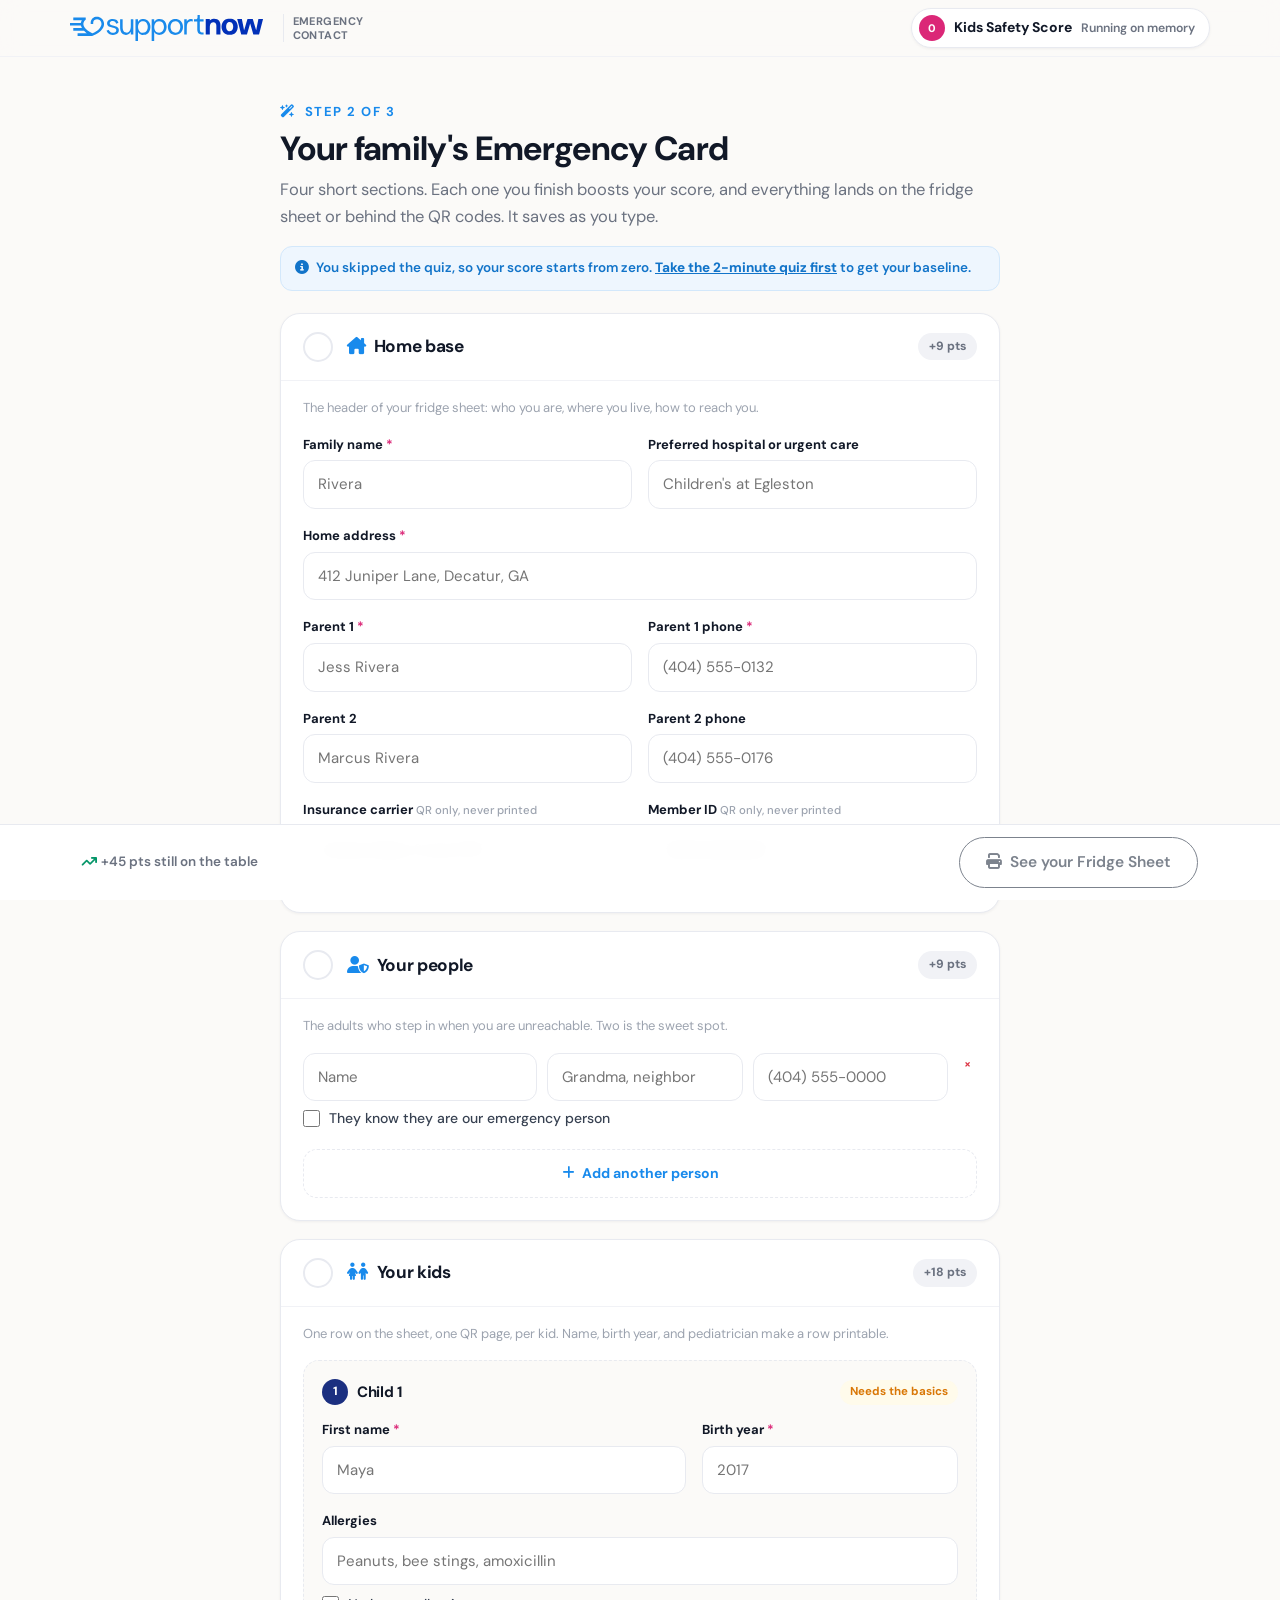
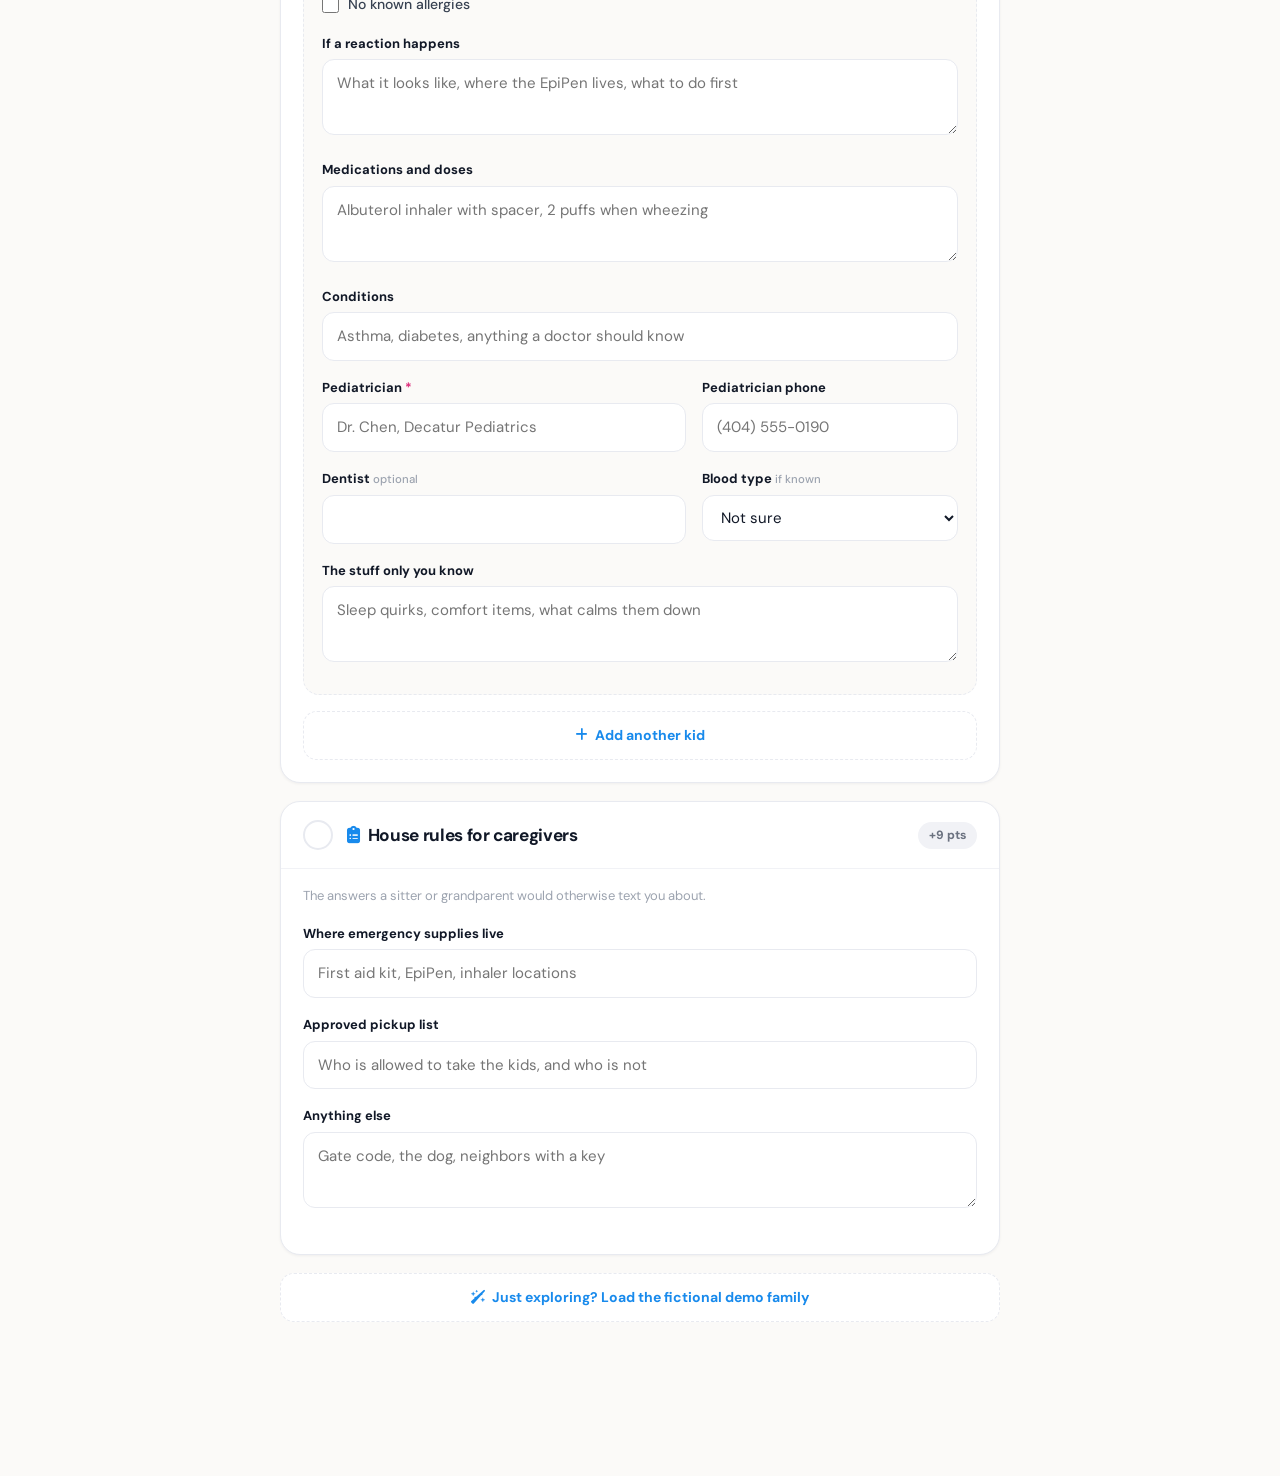
==== builder.html @ cef3e8f0 "Emergency Contact campaign prototype Landing page, Kids Safety Score quiz, Emergency Card builder, p" ====
<!DOCTYPE html>
<html lang="en">
<head>
<meta charset="UTF-8">
<meta name="viewport" content="width=device-width, initial-scale=1.0">
<title>Your Emergency Card | Emergency Contact by SupportNow</title>
<meta name="description" content="A guided Emergency Card for your family. Every section you finish boosts your Kids Safety Score.">

<link href="https://cdn.jsdelivr.net/npm/bootstrap@5.3.3/dist/css/bootstrap.min.css" rel="stylesheet">
<link href="https://cdnjs.cloudflare.com/ajax/libs/font-awesome/6.5.1/css/all.min.css" rel="stylesheet">
<link rel="preconnect" href="https://fonts.googleapis.com">
<link rel="preconnect" href="https://fonts.gstatic.com" crossorigin>
<link href="https://fonts.googleapis.com/css2?family=DM+Sans:opsz,wght@9..40,400;9..40,500;9..40,600;9..40,700;9..40,800&display=swap" rel="stylesheet">
<link href="assets/ec.css" rel="stylesheet">

<style>
.builder-shell{max-width:760px; margin:0 auto; padding:40px 20px 130px}
.builder-head h1{font-size:clamp(1.6rem,3vw,2.1rem)}
.builder-head p{color:var(--secondary)}
.sec{background:#fff; border:1px solid var(--border); border-radius:20px; box-shadow:var(--shadow); margin-bottom:18px; overflow:hidden}
.sec-head{display:flex; align-items:center; gap:14px; padding:18px 22px; border-bottom:1px solid var(--border-light)}
.sec-head .status{
  width:30px; height:30px; border-radius:50%; border:2px solid var(--border); flex-shrink:0;
  display:flex; align-items:center; justify-content:center; color:#fff; font-size:13px; transition:.2s;
}
.sec.done .sec-head .status{background:var(--give); border-color:var(--give)}
.sec-head h2{font-size:1.08rem; margin:0; flex:1}
.sec-head .pts{font-size:12px; font-weight:800; color:var(--secondary); background:var(--border-light); border-radius:50px; padding:4px 11px; white-space:nowrap}
.sec.done .sec-head .pts{background:var(--give-tint); color:var(--give-dark)}
.sec-body{padding:22px}
.sec-hint{font-size:13px; color:var(--muted); margin:-6px 0 16px}
.kid-card{border:1.5px dashed var(--border); border-radius:16px; padding:18px 18px 8px; margin-bottom:16px; background:var(--bg)}
.kid-card-head{display:flex; align-items:center; justify-content:space-between; margin-bottom:14px}
.kid-card-head h3{font-size:15px; margin:0; display:flex; align-items:center; gap:9px}
.kid-num{width:26px; height:26px; border-radius:50%; background:var(--navy); color:#fff; font-size:12px; font-weight:800; display:flex; align-items:center; justify-content:center}
.mini-status{font-size:11.5px; font-weight:700; border-radius:50px; padding:3px 10px}
.mini-status.ok{background:var(--give-tint); color:var(--give-dark)}
.mini-status.todo{background:var(--amber-tint); color:var(--amber)}
.link-danger{font-size:12.5px; color:var(--muted); background:none; border:0; font-weight:600}
.link-danger:hover{color:var(--rose)}
.add-btn{
  width:100%; border:1.5px dashed var(--border); background:#fff; border-radius:14px; padding:12px;
  font-weight:700; font-size:14px; color:var(--brand); transition:.15s;
}
.add-btn:hover{border-color:var(--brand); background:var(--brand-bg)}
.contact-row{display:grid; grid-template-columns:1.2fr 1fr 1fr auto; gap:10px; align-items:start; margin-bottom:10px}
.contact-aware{grid-column:1 / -1; margin:-4px 0 8px}
@media (max-width:640px){ .contact-row{grid-template-columns:1fr} .contact-aware{grid-column:auto} }

.sticky-bar{
  position:fixed; bottom:0; left:0; right:0; z-index:1000;
  background:rgba(255,255,255,.92); backdrop-filter:blur(10px);
  border-top:1px solid var(--border); padding:12px 0;
}
.demo-note{
  background:var(--brand-bg); border:1px solid #d3e8fb; color:var(--brand-dark);
  border-radius:12px; font-size:13.5px; padding:10px 14px; margin-bottom:22px; font-weight:600;
}
.demo-note a{font-weight:800; color:var(--brand-dark); text-decoration:underline}
</style>
</head>
<body>

<div class="nav-wrap">
  <nav class="navbar py-2 container container-narrow">
    <a class="brand-lockup" href="index.html">
      <img src="assets/logo.svg" alt="SupportNow" class="brand-logo">
      <span class="vertical-tag">Emergency<br>Contact</span>
    </a>
    <div class="d-flex align-items-center gap-3">
      <span class="score-chip"><span class="ring" id="chipRing">0</span> Kids Safety Score <small id="chipBand"></small></span>
    </div>
  </nav>
</div>

<div class="builder-shell">
  <div class="builder-head mb-3">
    <span class="eyebrow mb-2"><i class="fa-solid fa-wand-magic-sparkles"></i> Step 2 of 3</span>
    <h1>Your family's Emergency Card</h1>
    <p>Four short sections. Each one you finish boosts your score, and everything lands on the fridge sheet or behind the QR codes. It saves as you type.</p>
  </div>

  <div class="demo-note" id="quizNudge" style="display:none">
    <i class="fa-solid fa-circle-info me-1"></i> You skipped the quiz, so your score starts from zero.
    <a href="quiz.html">Take the 2-minute quiz first</a> to get your baseline.
  </div>

  <div id="sections"></div>

  <button class="add-btn mb-4" id="loadDemo" type="button"><i class="fa-solid fa-wand-sparkles me-1"></i> Just exploring? Load the fictional demo family</button>
</div>

<div class="sticky-bar">
  <div class="container container-narrow d-flex align-items-center justify-content-between gap-3">
    <div style="font-size:13.5px; color:var(--secondary); font-weight:600" id="boostText"></div>
    <a class="btn btn-give" id="sheetBtn" href="sheet.html"><i class="fa-solid fa-print me-2"></i>See your Fridge Sheet</a>
  </div>
</div>

<script src="assets/qrcode.min.js"></script>
<script src="assets/ec.js"></script>
<script>
let state = EC.load();
if (!state.kids.length) {
  const n = state.quiz.kidsCount || 1;
  for (let i = 0; i < n; i++) state.kids.push(EC.blankKid());
}
if (!state.contacts.length) state.contacts.push({ name: '', rel: '', phone: '', aware: false });

function esc(s) { const d = document.createElement('div'); d.textContent = s == null ? '' : s; return d.innerHTML; }
function attr(s) { return esc(s).replace(/"/g, '&quot;'); }

const BLOOD = ['', 'O+', 'O-', 'A+', 'A-', 'B+', 'B-', 'AB+', 'AB-', 'Unknown'];

function input(path, label, value, opts) {
  opts = opts || {};
  return '<div class="field ' + (opts.cls || '') + '"><label class="ec-label">' + label +
    (opts.req ? ' <span style="color:var(--rose)">*</span>' : '') +
    (opts.small ? ' <small>' + opts.small + '</small>' : '') + '</label>' +
    (opts.textarea
      ? '<textarea class="ec-textarea" data-path="' + path + '" placeholder="' + attr(opts.ph || '') + '">' + esc(value) + '</textarea>'
      : '<input class="ec-input" type="' + (opts.type || 'text') + '" data-path="' + path + '" value="' + attr(value) + '" placeholder="' + attr(opts.ph || '') + '"' + (opts.extra || '') + '>') +
    '</div>';
}

function kidCard(k, i) {
  return '<div class="kid-card" data-kidcard="' + i + '">' +
    '<div class="kid-card-head">' +
      '<h3><span class="kid-num">' + (i + 1) + '</span> ' + (k.name ? esc(k.name) : 'Child ' + (i + 1)) + '</h3>' +
      '<div class="d-flex align-items-center gap-2">' +
        '<span class="mini-status ' + (EC.kidDone(k) ? 'ok">Row ready' : 'todo">Needs the basics') + '</span>' +
        (state.kids.length > 1 ? '<button class="link-danger" data-removekid="' + i + '">Remove</button>' : '') +
      '</div>' +
    '</div>' +
    '<div class="row gx-3">' +
      '<div class="col-sm-7">' + input('kids.' + i + '.name', 'First name', k.name, { req: 1, ph: 'Maya' }) + '</div>' +
      '<div class="col-sm-5">' + input('kids.' + i + '.born', 'Birth year', k.born, { req: 1, type: 'number', ph: '2017', extra: ' min="2002" max="2026"' }) + '</div>' +
      '<div class="col-12">' + input('kids.' + i + '.allergies', 'Allergies', k.allergies, { ph: 'Peanuts, bee stings, amoxicillin' }) +
        '<label class="ec-check" style="margin:-8px 0 16px"><input type="checkbox" data-path="kids.' + i + '.noAllergies"' + (k.noAllergies ? ' checked' : '') + '> No known allergies</label></div>' +
      '<div class="col-12">' + input('kids.' + i + '.reactions', 'If a reaction happens', k.reactions, { textarea: 1, ph: 'What it looks like, where the EpiPen lives, what to do first' }) + '</div>' +
      '<div class="col-12">' + input('kids.' + i + '.meds', 'Medications and doses', k.meds, { textarea: 1, ph: 'Albuterol inhaler with spacer, 2 puffs when wheezing' }) + '</div>' +
      '<div class="col-12">' + input('kids.' + i + '.conditions', 'Conditions', k.conditions, { ph: 'Asthma, diabetes, anything a doctor should know' }) + '</div>' +
      '<div class="col-sm-7">' + input('kids.' + i + '.doctor', 'Pediatrician', k.doctor, { req: 1, ph: 'Dr. Chen, Decatur Pediatrics' }) + '</div>' +
      '<div class="col-sm-5">' + input('kids.' + i + '.doctorPhone', 'Pediatrician phone', k.doctorPhone, { type: 'tel', ph: '(404) 555-0190' }) + '</div>' +
      '<div class="col-sm-7">' + input('kids.' + i + '.dentist', 'Dentist', k.dentist, { small: 'optional', ph: '' }) + '</div>' +
      '<div class="col-sm-5"><div class="field"><label class="ec-label">Blood type <small>if known</small></label>' +
        '<select class="ec-select" data-path="kids.' + i + '.blood">' +
        BLOOD.map(function (b) { return '<option value="' + b + '"' + (k.blood === b ? ' selected' : '') + '>' + (b || 'Not sure') + '</option>'; }).join('') +
        '</select></div></div>' +
      '<div class="col-12">' + input('kids.' + i + '.notes', 'The stuff only you know', k.notes, { textarea: 1, ph: 'Sleep quirks, comfort items, what calms them down' }) + '</div>' +
    '</div>' +
  '</div>';
}

function contactRow(c, i) {
  return '<div class="contact-row">' +
    '<div><input class="ec-input" data-path="contacts.' + i + '.name" value="' + attr(c.name) + '" placeholder="Name"></div>' +
    '<div><input class="ec-input" data-path="contacts.' + i + '.rel" value="' + attr(c.rel) + '" placeholder="Grandma, neighbor"></div>' +
    '<div><input class="ec-input" type="tel" data-path="contacts.' + i + '.phone" value="' + attr(c.phone) + '" placeholder="(404) 555-0000"></div>' +
    '<button class="link-danger" data-removecontact="' + i + '" title="Remove">&times;</button>' +
    '<label class="ec-check contact-aware"><input type="checkbox" data-path="contacts.' + i + '.aware"' + (c.aware ? ' checked' : '') + '> They know they are our emergency person</label>' +
  '</div>';
}

function section(id, icon, title, pts, done, hint, bodyHtml) {
  return '<div class="sec' + (done ? ' done' : '') + '" data-sec="' + id + '">' +
    '<div class="sec-head">' +
      '<span class="status">' + (done ? '<i class="fa-solid fa-check"></i>' : '') + '</span>' +
      '<h2><i class="' + icon + ' me-2" style="color:var(--brand)"></i>' + title + '</h2>' +
      '<span class="pts">+' + pts + ' pts</span>' +
    '</div>' +
    '<div class="sec-body">' + (hint ? '<div class="sec-hint">' + hint + '</div>' : '') + bodyHtml + '</div>' +
  '</div>';
}

function render() {
  const f = state.family, c = state.care;
  document.getElementById('sections').innerHTML =
    section('family', 'fa-solid fa-house-chimney', 'Home base', EC.SECTION_POINTS.family, EC.familyDone(state),
      'The header of your fridge sheet: who you are, where you live, how to reach you.',
      '<div class="row gx-3">' +
        '<div class="col-sm-6">' + input('family.familyName', 'Family name', f.familyName, { req: 1, ph: 'Rivera' }) + '</div>' +
        '<div class="col-sm-6">' + input('family.hospital', 'Preferred hospital or urgent care', f.hospital, { ph: 'Children\'s at Egleston' }) + '</div>' +
        '<div class="col-12">' + input('family.address', 'Home address', f.address, { req: 1, ph: '412 Juniper Lane, Decatur, GA' }) + '</div>' +
        '<div class="col-sm-6">' + input('family.p1name', 'Parent 1', f.p1name, { req: 1, ph: 'Jess Rivera' }) + '</div>' +
        '<div class="col-sm-6">' + input('family.p1phone', 'Parent 1 phone', f.p1phone, { req: 1, type: 'tel', ph: '(404) 555-0132' }) + '</div>' +
        '<div class="col-sm-6">' + input('family.p2name', 'Parent 2', f.p2name, { ph: 'Marcus Rivera' }) + '</div>' +
        '<div class="col-sm-6">' + input('family.p2phone', 'Parent 2 phone', f.p2phone, { type: 'tel', ph: '(404) 555-0176' }) + '</div>' +
        '<div class="col-sm-6">' + input('family.insProvider', 'Insurance carrier', f.insProvider, { small: 'QR only, never printed', ph: 'Anthem Blue Cross PPO' }) + '</div>' +
        '<div class="col-sm-6">' + input('family.insId', 'Member ID', f.insId, { small: 'QR only, never printed', ph: 'ZGP123456789' }) + '</div>' +
      '</div>') +

    section('contacts', 'fa-solid fa-user-shield', 'Your people', EC.SECTION_POINTS.contacts, EC.contactsDone(state),
      'The adults who step in when you are unreachable. Two is the sweet spot.',
      state.contacts.map(contactRow).join('') +
      '<button class="add-btn" data-addcontact><i class="fa-solid fa-plus me-1"></i> Add another person</button>') +

    section('kids', 'fa-solid fa-children', 'Your kids', EC.SECTION_POINTS.kids, state.kids.length > 0 && state.kids.every(EC.kidDone),
      'One row on the sheet, one QR page, per kid. Name, birth year, and pediatrician make a row printable.',
      state.kids.map(kidCard).join('') +
      '<button class="add-btn" data-addkid><i class="fa-solid fa-plus me-1"></i> Add another kid</button>') +

    section('care', 'fa-solid fa-clipboard-list', 'House rules for caregivers', EC.SECTION_POINTS.care, EC.careDone(state),
      'The answers a sitter or grandparent would otherwise text you about.',
      '<div class="row gx-3">' +
        '<div class="col-12">' + input('care.firstAid', 'Where emergency supplies live', c.firstAid, { ph: 'First aid kit, EpiPen, inhaler locations' }) + '</div>' +
        '<div class="col-12">' + input('care.pickup', 'Approved pickup list', c.pickup, { ph: 'Who is allowed to take the kids, and who is not' }) + '</div>' +
        '<div class="col-12">' + input('care.notes', 'Anything else', c.notes, { textarea: 1, ph: 'Gate code, the dog, neighbors with a key' }) + '</div>' +
      '</div>');
  updateBadges();
}

function updateBadges() {
  const score = EC.score(state);
  const band = EC.band(score);
  document.getElementById('chipRing').textContent = score;
  document.getElementById('chipRing').style.background = band.color;
  document.getElementById('chipBand').textContent = band.label;
  const remaining = 45 - EC.earned(state);
  document.getElementById('boostText').innerHTML = remaining > 0
    ? '<i class="fa-solid fa-arrow-trend-up me-1" style="color:var(--give)"></i>+' + remaining + ' pts still on the table'
    : '<i class="fa-solid fa-circle-check me-1" style="color:var(--give)"></i>Card complete. Go print it.';
  const anyKid = state.kids.some(function (k) { return k.name; });
  const btn = document.getElementById('sheetBtn');
  btn.classList.toggle('disabled', !anyKid);
  document.getElementById('quizNudge').style.display = state.quiz.completedAt ? 'none' : '';

  ['family', 'contacts', 'kids', 'care'].forEach(function (id) {
    const done = id === 'family' ? EC.familyDone(state)
      : id === 'contacts' ? EC.contactsDone(state)
      : id === 'kids' ? (state.kids.length > 0 && state.kids.every(EC.kidDone))
      : EC.careDone(state);
    const sec = document.querySelector('[data-sec="' + id + '"]');
    sec.classList.toggle('done', done);
    sec.querySelector('.status').innerHTML = done ? '<i class="fa-solid fa-check"></i>' : '';
  });
}

let saveTimer;
function setPath(path, value) {
  const parts = path.split('.');
  let obj = state;
  for (let i = 0; i < parts.length - 1; i++) obj = obj[parts[i]];
  obj[parts[parts.length - 1]] = value;
  state.demoSeed = false;
  clearTimeout(saveTimer);
  saveTimer = setTimeout(function () { EC.save(state); }, 300);
  updateBadges();
}

document.getElementById('sections').addEventListener('input', function (e) {
  const path = e.target.dataset.path;
  if (!path) return;
  setPath(path, e.target.type === 'checkbox' ? e.target.checked : e.target.value);
});

document.getElementById('sections').addEventListener('click', function (e) {
  const addKid = e.target.closest('[data-addkid]');
  const addContact = e.target.closest('[data-addcontact]');
  const rmKid = e.target.closest('[data-removekid]');
  const rmContact = e.target.closest('[data-removecontact]');
  if (addKid) { state.kids.push(EC.blankKid()); EC.save(state); render(); }
  if (addContact) { state.contacts.push({ name: '', rel: '', phone: '', aware: false }); EC.save(state); render(); }
  if (rmKid) { state.kids.splice(parseInt(rmKid.dataset.removekid, 10), 1); EC.save(state); render(); }
  if (rmContact) { state.contacts.splice(parseInt(rmContact.dataset.removecontact, 10), 1); EC.save(state); render(); }
});

document.getElementById('loadDemo').addEventListener('click', function () {
  state = EC.seedDemo();
  render();
  window.scrollTo({ top: 0, behavior: 'smooth' });
});

render();
</script>
</body>
</html>
---- assets/ec.css ----
/* Emergency Contact by SupportNow — shared styles
   Brand tokens borrowed from supportnow-2.0/styleguide.html (same set the van prototype uses) */

:root{
  --brand:#188aec; --brand-dark:#1274c9; --brand-light:#4da6f0;
  --brand-bg:#eef6fe; --navy:#1b2f80;
  --give:#059669; --give-dark:#047857; --give-tint:#ecfdf5;
  --amber:#d97706; --amber-tint:#fffbeb;
  --rose:#db2777; --rose-tint:#fdf2f8;

  --ink:#111827; --body:#374151; --secondary:#6b7280; --muted:#9ca3af;
  --border:#e8eaf0; --border-light:#f1f2f6;
  --bg:#fbfaf8; --card:#ffffff;

  --warm-1:#fff6ef; --warm-2:#fdf1f4; --warm-3:#eef6fe;
  --shadow:0 1px 3px rgba(17,24,39,.05);
  --shadow-md:0 12px 32px -12px rgba(27,47,128,.18);
  --shadow-lg:0 24px 60px -20px rgba(27,47,128,.28);
}

*{box-sizing:border-box}
html{scroll-behavior:smooth}
body{
  font-family:'DM Sans',system-ui,-apple-system,Segoe UI,Roboto,sans-serif;
  color:var(--body); background:var(--bg);
  font-size:16.5px; line-height:1.65; -webkit-font-smoothing:antialiased;
}
h1,h2,h3,h4,.display{color:var(--ink); font-weight:700; letter-spacing:-.02em; line-height:1.12}
a{text-decoration:none}
.container-narrow{max-width:1140px}
.text-balance{text-wrap:balance}

.eyebrow{
  font-size:13px; font-weight:700; text-transform:uppercase; letter-spacing:.12em;
  color:var(--brand); display:inline-flex; align-items:center; gap:8px;
}
.eyebrow.give{color:var(--give-dark)}
.eyebrow.amber{color:var(--amber)}
.eyebrow.rose{color:var(--rose)}

/* Nav */
.nav-wrap{
  position:sticky; top:0; z-index:1000; background:rgba(251,250,248,.85);
  backdrop-filter:saturate(180%) blur(12px); border-bottom:1px solid var(--border-light);
}
.brand-lockup{display:flex; align-items:center; gap:11px}
.brand-logo{height:26px; width:auto; display:block; flex-shrink:0}
.footer .brand-logo{height:24px}
.vertical-tag{
  font-size:11px; font-weight:700; letter-spacing:.04em; text-transform:uppercase;
  color:var(--secondary); border-left:1px solid var(--border); margin-left:9px;
  padding-left:9px; line-height:1.3;
}
.nav-link-x{color:var(--body); font-weight:600; font-size:14px; padding:7px 9px; border-radius:8px; white-space:nowrap}
.nav-link-x:hover{color:var(--brand); background:var(--brand-bg)}

/* Buttons */
.btn{font-weight:600; border-radius:50px; padding:13px 26px; font-size:15.5px; transition:.18s; border:1.5px solid transparent; white-space:nowrap}
.btn-lg-x{padding:16px 32px; font-size:16.5px}
.btn-sm-x{padding:8px 16px; font-size:13.5px}
.btn-brand{background:var(--brand); color:#fff}
.btn-brand:hover{background:var(--brand-dark); color:#fff; transform:translateY(-1px); box-shadow:0 10px 24px -10px rgba(24,138,236,.6)}
.btn-give{background:var(--give); color:#fff}
.btn-give:hover{background:var(--give-dark); color:#fff; transform:translateY(-1px)}
.btn-ghost{background:#fff; color:var(--ink); border-color:var(--border)}
.btn-ghost:hover{border-color:var(--brand); color:var(--brand)}
.btn-white{background:#fff; color:var(--navy)}
.btn-white:hover{background:#fff; color:var(--brand); transform:translateY(-1px)}

.pill-badge{
  display:inline-flex; align-items:center; gap:9px; background:#fff; border:1px solid var(--border);
  border-radius:50px; padding:7px 16px 7px 8px; font-size:13.5px; font-weight:600; color:var(--secondary);
  box-shadow:var(--shadow);
}
.pill-badge .dot{width:9px; height:9px; border-radius:50%; background:var(--give); box-shadow:0 0 0 4px var(--give-tint)}

/* Sections */
.section{padding:76px 0}
.section-tight{padding:56px 0}
.section-head{max-width:720px; margin:0 auto 44px; text-align:center}
.section-head h2{font-size:clamp(1.7rem,3vw,2.35rem); margin-bottom:12px}
.section-head p{color:var(--secondary); font-size:1.05rem}

.card-x{
  background:var(--card); border:1px solid var(--border); border-radius:18px;
  padding:26px 24px; height:100%; box-shadow:var(--shadow); transition:.18s;
}
.card-x:hover{box-shadow:var(--shadow-md); transform:translateY(-2px)}
.icon-tile{
  width:46px; height:46px; border-radius:13px; display:flex; align-items:center; justify-content:center;
  font-size:19px; margin-bottom:16px; background:var(--brand-bg); color:var(--brand);
}
.icon-tile.give{background:var(--give-tint); color:var(--give)}
.icon-tile.amber{background:var(--amber-tint); color:var(--amber)}
.icon-tile.rose{background:var(--rose-tint); color:var(--rose)}
.card-x h3{font-size:1.06rem; margin-bottom:6px}
.card-x p{font-size:14.5px; color:var(--secondary); margin:0}

/* Score bands + dial */
.band-chip{
  display:inline-flex; align-items:center; gap:7px; border-radius:50px; padding:5px 14px;
  font-size:13px; font-weight:700; border:1px solid var(--border); background:#fff; color:var(--ink);
}
.band-chip .swatch{width:10px; height:10px; border-radius:3px; flex-shrink:0}
.band-rose .swatch{background:var(--rose)} .band-amber .swatch{background:var(--amber)}
.band-brand .swatch{background:var(--brand)} .band-give .swatch{background:var(--give)}

.score-dial{position:relative; width:190px; height:190px; margin:0 auto}
.score-dial svg{transform:rotate(-90deg)}
.score-dial .track{fill:none; stroke:var(--border-light); stroke-width:14}
.score-dial .fill{fill:none; stroke-width:14; stroke-linecap:round; transition:stroke-dashoffset .9s cubic-bezier(.22,1,.36,1)}
.score-dial .num{
  position:absolute; inset:0; display:flex; flex-direction:column; align-items:center; justify-content:center;
}
.score-dial .num b{font-size:52px; line-height:1; color:var(--ink); letter-spacing:-.03em}
.score-dial .num span{font-size:13px; color:var(--secondary); font-weight:600; margin-top:4px}

/* Forms */
.ec-label{font-size:13px; font-weight:700; color:var(--ink); margin-bottom:5px; display:block}
.ec-label small{font-weight:500; color:var(--muted)}
.ec-input, .ec-select, .ec-textarea{
  width:100%; border:1.5px solid var(--border); border-radius:12px; padding:11px 14px;
  font-size:15px; color:var(--ink); background:#fff; outline:none; transition:.15s;
  font-family:inherit;
}
.ec-input:focus, .ec-select:focus, .ec-textarea:focus{border-color:var(--brand); box-shadow:0 0 0 4px var(--brand-bg)}
.ec-textarea{min-height:76px; resize:vertical}
.field{margin-bottom:16px}
.ec-check{display:flex; align-items:center; gap:9px; font-size:14px; color:var(--body); font-weight:500}
.ec-check input{width:17px; height:17px; accent-color:var(--brand)}

/* Chips (allergies etc.) */
.chip{
  display:inline-flex; align-items:center; gap:6px; border-radius:8px; padding:3px 10px;
  font-size:12.5px; font-weight:700; border:1.5px solid;
}
.chip-allergy{color:#9f1239; border-color:#fecdd3; background:#fff1f2}
.chip-med{color:var(--navy); border-color:#c7d2fe; background:#eef2ff}
.chip-ok{color:var(--give-dark); border-color:#a7f3d0; background:var(--give-tint)}

/* Fridge paper look (hero mock + sheet page) */
.paper{
  background:#fff; border:1px solid var(--border); border-radius:14px;
  box-shadow:var(--shadow-lg); position:relative;
}
.magnet{
  position:absolute; top:-14px; left:50%; transform:translateX(-50%);
  width:30px; height:30px; border-radius:50%;
  background:radial-gradient(circle at 35% 30%, #6ea8ff 0%, #1b2f80 70%);
  box-shadow:0 3px 8px rgba(17,24,39,.3), inset 0 -2px 4px rgba(0,0,0,.25);
}
.paper-head{
  display:flex; align-items:center; justify-content:space-between; gap:10px;
  border-bottom:2.5px solid var(--ink); padding-bottom:10px; margin-bottom:12px;
}
.paper-title{font-size:15px; font-weight:800; letter-spacing:.08em; color:var(--ink); text-transform:uppercase; display:flex; align-items:center; gap:8px}
.paper-title i{color:var(--rose)}
.paper-fam{font-size:13px; font-weight:700; color:var(--secondary)}
.call-band{
  display:flex; flex-wrap:wrap; gap:8px 18px; background:var(--warm-1);
  border:1px solid #fde4cf; border-radius:10px; padding:9px 13px; margin-bottom:12px;
  font-size:12.5px; color:var(--ink); font-weight:600;
}
.call-band b{font-weight:800}

/* Footer */
.footer{background:#fff; border-top:1px solid var(--border-light); padding:44px 0 34px; font-size:14px; color:var(--secondary)}
.footer a{color:var(--secondary)} .footer a:hover{color:var(--brand)}
.footer .fine{font-size:12.5px; color:var(--muted)}

/* Sticky score chip used on quiz/builder/sheet */
.score-chip{
  display:inline-flex; align-items:center; gap:9px; background:#fff; border:1px solid var(--border);
  border-radius:50px; padding:6px 14px 6px 7px; font-weight:700; font-size:14px; color:var(--ink); box-shadow:var(--shadow);
}
.score-chip .ring{
  width:26px; height:26px; border-radius:50%; display:flex; align-items:center; justify-content:center;
  font-size:11px; font-weight:800; color:#fff; background:var(--brand);
}
.score-chip small{font-weight:600; color:var(--secondary)}

@media (max-width:576px){
  .section{padding:56px 0}
  .vertical-tag{display:none}
}
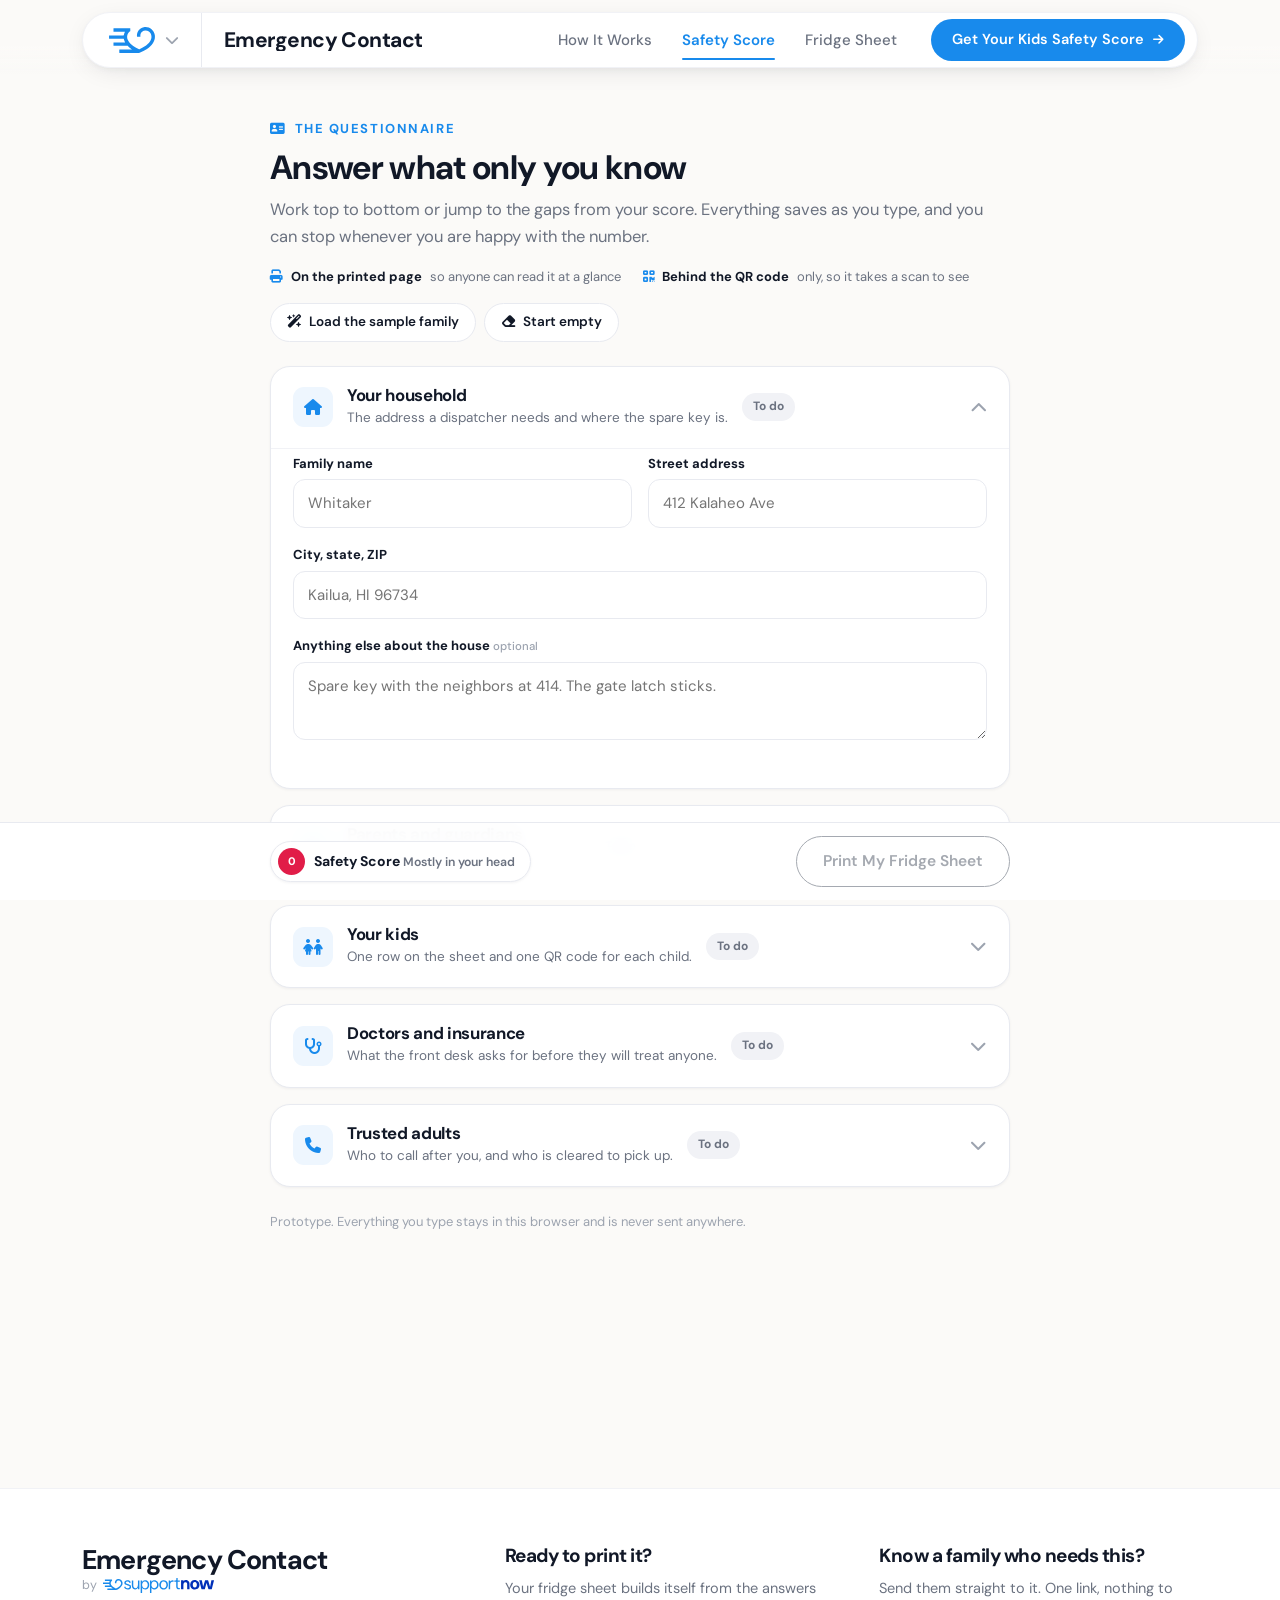
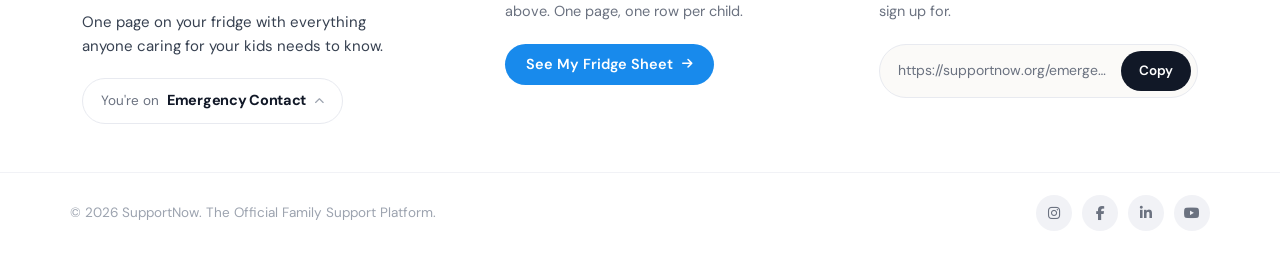
==== commit 7ab7dd9c: "Rebuild on the portfolio shell and act on team feedback Replaces the campaign with the SupportNow-br" ====
--- a/builder.html
+++ b/builder.html
@@ -2,276 +2,12 @@
 <html lang="en">
 <head>
 <meta charset="UTF-8">
-<meta name="viewport" content="width=device-width, initial-scale=1.0">
-<title>Your Emergency Card | Emergency Contact by SupportNow</title>
-<meta name="description" content="A guided Emergency Card for your family. Every section you finish boosts your Kids Safety Score.">
-
-<link href="https://cdn.jsdelivr.net/npm/bootstrap@5.3.3/dist/css/bootstrap.min.css" rel="stylesheet">
-<link href="https://cdnjs.cloudflare.com/ajax/libs/font-awesome/6.5.1/css/all.min.css" rel="stylesheet">
-<link rel="preconnect" href="https://fonts.googleapis.com">
-<link rel="preconnect" href="https://fonts.gstatic.com" crossorigin>
-<link href="https://fonts.googleapis.com/css2?family=DM+Sans:opsz,wght@9..40,400;9..40,500;9..40,600;9..40,700;9..40,800&display=swap" rel="stylesheet">
-<link href="assets/ec.css" rel="stylesheet">
-
-<style>
-.builder-shell{max-width:760px; margin:0 auto; padding:40px 20px 130px}
-.builder-head h1{font-size:clamp(1.6rem,3vw,2.1rem)}
-.builder-head p{color:var(--secondary)}
-.sec{background:#fff; border:1px solid var(--border); border-radius:20px; box-shadow:var(--shadow); margin-bottom:18px; overflow:hidden}
-.sec-head{display:flex; align-items:center; gap:14px; padding:18px 22px; border-bottom:1px solid var(--border-light)}
-.sec-head .status{
-  width:30px; height:30px; border-radius:50%; border:2px solid var(--border); flex-shrink:0;
-  display:flex; align-items:center; justify-content:center; color:#fff; font-size:13px; transition:.2s;
-}
-.sec.done .sec-head .status{background:var(--give); border-color:var(--give)}
-.sec-head h2{font-size:1.08rem; margin:0; flex:1}
-.sec-head .pts{font-size:12px; font-weight:800; color:var(--secondary); background:var(--border-light); border-radius:50px; padding:4px 11px; white-space:nowrap}
-.sec.done .sec-head .pts{background:var(--give-tint); color:var(--give-dark)}
-.sec-body{padding:22px}
-.sec-hint{font-size:13px; color:var(--muted); margin:-6px 0 16px}
-.kid-card{border:1.5px dashed var(--border); border-radius:16px; padding:18px 18px 8px; margin-bottom:16px; background:var(--bg)}
-.kid-card-head{display:flex; align-items:center; justify-content:space-between; margin-bottom:14px}
-.kid-card-head h3{font-size:15px; margin:0; display:flex; align-items:center; gap:9px}
-.kid-num{width:26px; height:26px; border-radius:50%; background:var(--navy); color:#fff; font-size:12px; font-weight:800; display:flex; align-items:center; justify-content:center}
-.mini-status{font-size:11.5px; font-weight:700; border-radius:50px; padding:3px 10px}
-.mini-status.ok{background:var(--give-tint); color:var(--give-dark)}
-.mini-status.todo{background:var(--amber-tint); color:var(--amber)}
-.link-danger{font-size:12.5px; color:var(--muted); background:none; border:0; font-weight:600}
-.link-danger:hover{color:var(--rose)}
-.add-btn{
-  width:100%; border:1.5px dashed var(--border); background:#fff; border-radius:14px; padding:12px;
-  font-weight:700; font-size:14px; color:var(--brand); transition:.15s;
-}
-.add-btn:hover{border-color:var(--brand); background:var(--brand-bg)}
-.contact-row{display:grid; grid-template-columns:1.2fr 1fr 1fr auto; gap:10px; align-items:start; margin-bottom:10px}
-.contact-aware{grid-column:1 / -1; margin:-4px 0 8px}
-@media (max-width:640px){ .contact-row{grid-template-columns:1fr} .contact-aware{grid-column:auto} }
-
-.sticky-bar{
-  position:fixed; bottom:0; left:0; right:0; z-index:1000;
-  background:rgba(255,255,255,.92); backdrop-filter:blur(10px);
-  border-top:1px solid var(--border); padding:12px 0;
-}
-.demo-note{
-  background:var(--brand-bg); border:1px solid #d3e8fb; color:var(--brand-dark);
-  border-radius:12px; font-size:13.5px; padding:10px 14px; margin-bottom:22px; font-weight:600;
-}
-.demo-note a{font-weight:800; color:var(--brand-dark); text-decoration:underline}
-</style>
+<title>Moved | Emergency Contact</title>
+<meta http-equiv="refresh" content="0; url=questionnaire.html">
+<link rel="canonical" href="questionnaire.html">
 </head>
 <body>
-
-<div class="nav-wrap">
-  <nav class="navbar py-2 container container-narrow">
-    <a class="brand-lockup" href="index.html">
-      <img src="assets/logo.svg" alt="SupportNow" class="brand-logo">
-      <span class="vertical-tag">Emergency<br>Contact</span>
-    </a>
-    <div class="d-flex align-items-center gap-3">
-      <span class="score-chip"><span class="ring" id="chipRing">0</span> Kids Safety Score <small id="chipBand"></small></span>
-    </div>
-  </nav>
-</div>
-
-<div class="builder-shell">
-  <div class="builder-head mb-3">
-    <span class="eyebrow mb-2"><i class="fa-solid fa-wand-magic-sparkles"></i> Step 2 of 3</span>
-    <h1>Your family's Emergency Card</h1>
-    <p>Four short sections. Each one you finish boosts your score, and everything lands on the fridge sheet or behind the QR codes. It saves as you type.</p>
-  </div>
-
-  <div class="demo-note" id="quizNudge" style="display:none">
-    <i class="fa-solid fa-circle-info me-1"></i> You skipped the quiz, so your score starts from zero.
-    <a href="quiz.html">Take the 2-minute quiz first</a> to get your baseline.
-  </div>
-
-  <div id="sections"></div>
-
-  <button class="add-btn mb-4" id="loadDemo" type="button"><i class="fa-solid fa-wand-sparkles me-1"></i> Just exploring? Load the fictional demo family</button>
-</div>
-
-<div class="sticky-bar">
-  <div class="container container-narrow d-flex align-items-center justify-content-between gap-3">
-    <div style="font-size:13.5px; color:var(--secondary); font-weight:600" id="boostText"></div>
-    <a class="btn btn-give" id="sheetBtn" href="sheet.html"><i class="fa-solid fa-print me-2"></i>See your Fridge Sheet</a>
-  </div>
-</div>
-
-<script src="assets/qrcode.min.js"></script>
-<script src="assets/ec.js"></script>
-<script>
-let state = EC.load();
-if (!state.kids.length) {
-  const n = state.quiz.kidsCount || 1;
-  for (let i = 0; i < n; i++) state.kids.push(EC.blankKid());
-}
-if (!state.contacts.length) state.contacts.push({ name: '', rel: '', phone: '', aware: false });
-
-function esc(s) { const d = document.createElement('div'); d.textContent = s == null ? '' : s; return d.innerHTML; }
-function attr(s) { return esc(s).replace(/"/g, '&quot;'); }
-
-const BLOOD = ['', 'O+', 'O-', 'A+', 'A-', 'B+', 'B-', 'AB+', 'AB-', 'Unknown'];
-
-function input(path, label, value, opts) {
-  opts = opts || {};
-  return '<div class="field ' + (opts.cls || '') + '"><label class="ec-label">' + label +
-    (opts.req ? ' <span style="color:var(--rose)">*</span>' : '') +
-    (opts.small ? ' <small>' + opts.small + '</small>' : '') + '</label>' +
-    (opts.textarea
-      ? '<textarea class="ec-textarea" data-path="' + path + '" placeholder="' + attr(opts.ph || '') + '">' + esc(value) + '</textarea>'
-      : '<input class="ec-input" type="' + (opts.type || 'text') + '" data-path="' + path + '" value="' + attr(value) + '" placeholder="' + attr(opts.ph || '') + '"' + (opts.extra || '') + '>') +
-    '</div>';
-}
-
-function kidCard(k, i) {
-  return '<div class="kid-card" data-kidcard="' + i + '">' +
-    '<div class="kid-card-head">' +
-      '<h3><span class="kid-num">' + (i + 1) + '</span> ' + (k.name ? esc(k.name) : 'Child ' + (i + 1)) + '</h3>' +
-      '<div class="d-flex align-items-center gap-2">' +
-        '<span class="mini-status ' + (EC.kidDone(k) ? 'ok">Row ready' : 'todo">Needs the basics') + '</span>' +
-        (state.kids.length > 1 ? '<button class="link-danger" data-removekid="' + i + '">Remove</button>' : '') +
-      '</div>' +
-    '</div>' +
-    '<div class="row gx-3">' +
-      '<div class="col-sm-7">' + input('kids.' + i + '.name', 'First name', k.name, { req: 1, ph: 'Maya' }) + '</div>' +
-      '<div class="col-sm-5">' + input('kids.' + i + '.born', 'Birth year', k.born, { req: 1, type: 'number', ph: '2017', extra: ' min="2002" max="2026"' }) + '</div>' +
-      '<div class="col-12">' + input('kids.' + i + '.allergies', 'Allergies', k.allergies, { ph: 'Peanuts, bee stings, amoxicillin' }) +
-        '<label class="ec-check" style="margin:-8px 0 16px"><input type="checkbox" data-path="kids.' + i + '.noAllergies"' + (k.noAllergies ? ' checked' : '') + '> No known allergies</label></div>' +
-      '<div class="col-12">' + input('kids.' + i + '.reactions', 'If a reaction happens', k.reactions, { textarea: 1, ph: 'What it looks like, where the EpiPen lives, what to do first' }) + '</div>' +
-      '<div class="col-12">' + input('kids.' + i + '.meds', 'Medications and doses', k.meds, { textarea: 1, ph: 'Albuterol inhaler with spacer, 2 puffs when wheezing' }) + '</div>' +
-      '<div class="col-12">' + input('kids.' + i + '.conditions', 'Conditions', k.conditions, { ph: 'Asthma, diabetes, anything a doctor should know' }) + '</div>' +
-      '<div class="col-sm-7">' + input('kids.' + i + '.doctor', 'Pediatrician', k.doctor, { req: 1, ph: 'Dr. Chen, Decatur Pediatrics' }) + '</div>' +
-      '<div class="col-sm-5">' + input('kids.' + i + '.doctorPhone', 'Pediatrician phone', k.doctorPhone, { type: 'tel', ph: '(404) 555-0190' }) + '</div>' +
-      '<div class="col-sm-7">' + input('kids.' + i + '.dentist', 'Dentist', k.dentist, { small: 'optional', ph: '' }) + '</div>' +
-      '<div class="col-sm-5"><div class="field"><label class="ec-label">Blood type <small>if known</small></label>' +
-        '<select class="ec-select" data-path="kids.' + i + '.blood">' +
-        BLOOD.map(function (b) { return '<option value="' + b + '"' + (k.blood === b ? ' selected' : '') + '>' + (b || 'Not sure') + '</option>'; }).join('') +
-        '</select></div></div>' +
-      '<div class="col-12">' + input('kids.' + i + '.notes', 'The stuff only you know', k.notes, { textarea: 1, ph: 'Sleep quirks, comfort items, what calms them down' }) + '</div>' +
-    '</div>' +
-  '</div>';
-}
-
-function contactRow(c, i) {
-  return '<div class="contact-row">' +
-    '<div><input class="ec-input" data-path="contacts.' + i + '.name" value="' + attr(c.name) + '" placeholder="Name"></div>' +
-    '<div><input class="ec-input" data-path="contacts.' + i + '.rel" value="' + attr(c.rel) + '" placeholder="Grandma, neighbor"></div>' +
-    '<div><input class="ec-input" type="tel" data-path="contacts.' + i + '.phone" value="' + attr(c.phone) + '" placeholder="(404) 555-0000"></div>' +
-    '<button class="link-danger" data-removecontact="' + i + '" title="Remove">&times;</button>' +
-    '<label class="ec-check contact-aware"><input type="checkbox" data-path="contacts.' + i + '.aware"' + (c.aware ? ' checked' : '') + '> They know they are our emergency person</label>' +
-  '</div>';
-}
-
-function section(id, icon, title, pts, done, hint, bodyHtml) {
-  return '<div class="sec' + (done ? ' done' : '') + '" data-sec="' + id + '">' +
-    '<div class="sec-head">' +
-      '<span class="status">' + (done ? '<i class="fa-solid fa-check"></i>' : '') + '</span>' +
-      '<h2><i class="' + icon + ' me-2" style="color:var(--brand)"></i>' + title + '</h2>' +
-      '<span class="pts">+' + pts + ' pts</span>' +
-    '</div>' +
-    '<div class="sec-body">' + (hint ? '<div class="sec-hint">' + hint + '</div>' : '') + bodyHtml + '</div>' +
-  '</div>';
-}
-
-function render() {
-  const f = state.family, c = state.care;
-  document.getElementById('sections').innerHTML =
-    section('family', 'fa-solid fa-house-chimney', 'Home base', EC.SECTION_POINTS.family, EC.familyDone(state),
-      'The header of your fridge sheet: who you are, where you live, how to reach you.',
-      '<div class="row gx-3">' +
-        '<div class="col-sm-6">' + input('family.familyName', 'Family name', f.familyName, { req: 1, ph: 'Rivera' }) + '</div>' +
-        '<div class="col-sm-6">' + input('family.hospital', 'Preferred hospital or urgent care', f.hospital, { ph: 'Children\'s at Egleston' }) + '</div>' +
-        '<div class="col-12">' + input('family.address', 'Home address', f.address, { req: 1, ph: '412 Juniper Lane, Decatur, GA' }) + '</div>' +
-        '<div class="col-sm-6">' + input('family.p1name', 'Parent 1', f.p1name, { req: 1, ph: 'Jess Rivera' }) + '</div>' +
-        '<div class="col-sm-6">' + input('family.p1phone', 'Parent 1 phone', f.p1phone, { req: 1, type: 'tel', ph: '(404) 555-0132' }) + '</div>' +
-        '<div class="col-sm-6">' + input('family.p2name', 'Parent 2', f.p2name, { ph: 'Marcus Rivera' }) + '</div>' +
-        '<div class="col-sm-6">' + input('family.p2phone', 'Parent 2 phone', f.p2phone, { type: 'tel', ph: '(404) 555-0176' }) + '</div>' +
-        '<div class="col-sm-6">' + input('family.insProvider', 'Insurance carrier', f.insProvider, { small: 'QR only, never printed', ph: 'Anthem Blue Cross PPO' }) + '</div>' +
-        '<div class="col-sm-6">' + input('family.insId', 'Member ID', f.insId, { small: 'QR only, never printed', ph: 'ZGP123456789' }) + '</div>' +
-      '</div>') +
-
-    section('contacts', 'fa-solid fa-user-shield', 'Your people', EC.SECTION_POINTS.contacts, EC.contactsDone(state),
-      'The adults who step in when you are unreachable. Two is the sweet spot.',
-      state.contacts.map(contactRow).join('') +
-      '<button class="add-btn" data-addcontact><i class="fa-solid fa-plus me-1"></i> Add another person</button>') +
-
-    section('kids', 'fa-solid fa-children', 'Your kids', EC.SECTION_POINTS.kids, state.kids.length > 0 && state.kids.every(EC.kidDone),
-      'One row on the sheet, one QR page, per kid. Name, birth year, and pediatrician make a row printable.',
-      state.kids.map(kidCard).join('') +
-      '<button class="add-btn" data-addkid><i class="fa-solid fa-plus me-1"></i> Add another kid</button>') +
-
-    section('care', 'fa-solid fa-clipboard-list', 'House rules for caregivers', EC.SECTION_POINTS.care, EC.careDone(state),
-      'The answers a sitter or grandparent would otherwise text you about.',
-      '<div class="row gx-3">' +
-        '<div class="col-12">' + input('care.firstAid', 'Where emergency supplies live', c.firstAid, { ph: 'First aid kit, EpiPen, inhaler locations' }) + '</div>' +
-        '<div class="col-12">' + input('care.pickup', 'Approved pickup list', c.pickup, { ph: 'Who is allowed to take the kids, and who is not' }) + '</div>' +
-        '<div class="col-12">' + input('care.notes', 'Anything else', c.notes, { textarea: 1, ph: 'Gate code, the dog, neighbors with a key' }) + '</div>' +
-      '</div>');
-  updateBadges();
-}
-
-function updateBadges() {
-  const score = EC.score(state);
-  const band = EC.band(score);
-  document.getElementById('chipRing').textContent = score;
-  document.getElementById('chipRing').style.background = band.color;
-  document.getElementById('chipBand').textContent = band.label;
-  const remaining = 45 - EC.earned(state);
-  document.getElementById('boostText').innerHTML = remaining > 0
-    ? '<i class="fa-solid fa-arrow-trend-up me-1" style="color:var(--give)"></i>+' + remaining + ' pts still on the table'
-    : '<i class="fa-solid fa-circle-check me-1" style="color:var(--give)"></i>Card complete. Go print it.';
-  const anyKid = state.kids.some(function (k) { return k.name; });
-  const btn = document.getElementById('sheetBtn');
-  btn.classList.toggle('disabled', !anyKid);
-  document.getElementById('quizNudge').style.display = state.quiz.completedAt ? 'none' : '';
-
-  ['family', 'contacts', 'kids', 'care'].forEach(function (id) {
-    const done = id === 'family' ? EC.familyDone(state)
-      : id === 'contacts' ? EC.contactsDone(state)
-      : id === 'kids' ? (state.kids.length > 0 && state.kids.every(EC.kidDone))
-      : EC.careDone(state);
-    const sec = document.querySelector('[data-sec="' + id + '"]');
-    sec.classList.toggle('done', done);
-    sec.querySelector('.status').innerHTML = done ? '<i class="fa-solid fa-check"></i>' : '';
-  });
-}
-
-let saveTimer;
-function setPath(path, value) {
-  const parts = path.split('.');
-  let obj = state;
-  for (let i = 0; i < parts.length - 1; i++) obj = obj[parts[i]];
-  obj[parts[parts.length - 1]] = value;
-  state.demoSeed = false;
-  clearTimeout(saveTimer);
-  saveTimer = setTimeout(function () { EC.save(state); }, 300);
-  updateBadges();
-}
-
-document.getElementById('sections').addEventListener('input', function (e) {
-  const path = e.target.dataset.path;
-  if (!path) return;
-  setPath(path, e.target.type === 'checkbox' ? e.target.checked : e.target.value);
-});
-
-document.getElementById('sections').addEventListener('click', function (e) {
-  const addKid = e.target.closest('[data-addkid]');
-  const addContact = e.target.closest('[data-addcontact]');
-  const rmKid = e.target.closest('[data-removekid]');
-  const rmContact = e.target.closest('[data-removecontact]');
-  if (addKid) { state.kids.push(EC.blankKid()); EC.save(state); render(); }
-  if (addContact) { state.contacts.push({ name: '', rel: '', phone: '', aware: false }); EC.save(state); render(); }
-  if (rmKid) { state.kids.splice(parseInt(rmKid.dataset.removekid, 10), 1); EC.save(state); render(); }
-  if (rmContact) { state.contacts.splice(parseInt(rmContact.dataset.removecontact, 10), 1); EC.save(state); render(); }
-});
-
-document.getElementById('loadDemo').addEventListener('click', function () {
-  state = EC.seedDemo();
-  render();
-  window.scrollTo({ top: 0, behavior: 'smooth' });
-});
-
-render();
-</script>
+<p>This page is now <a href="questionnaire.html">the questionnaire</a>.</p>
+<script>window.location.replace('questionnaire.html');</script>
 </body>
 </html>
